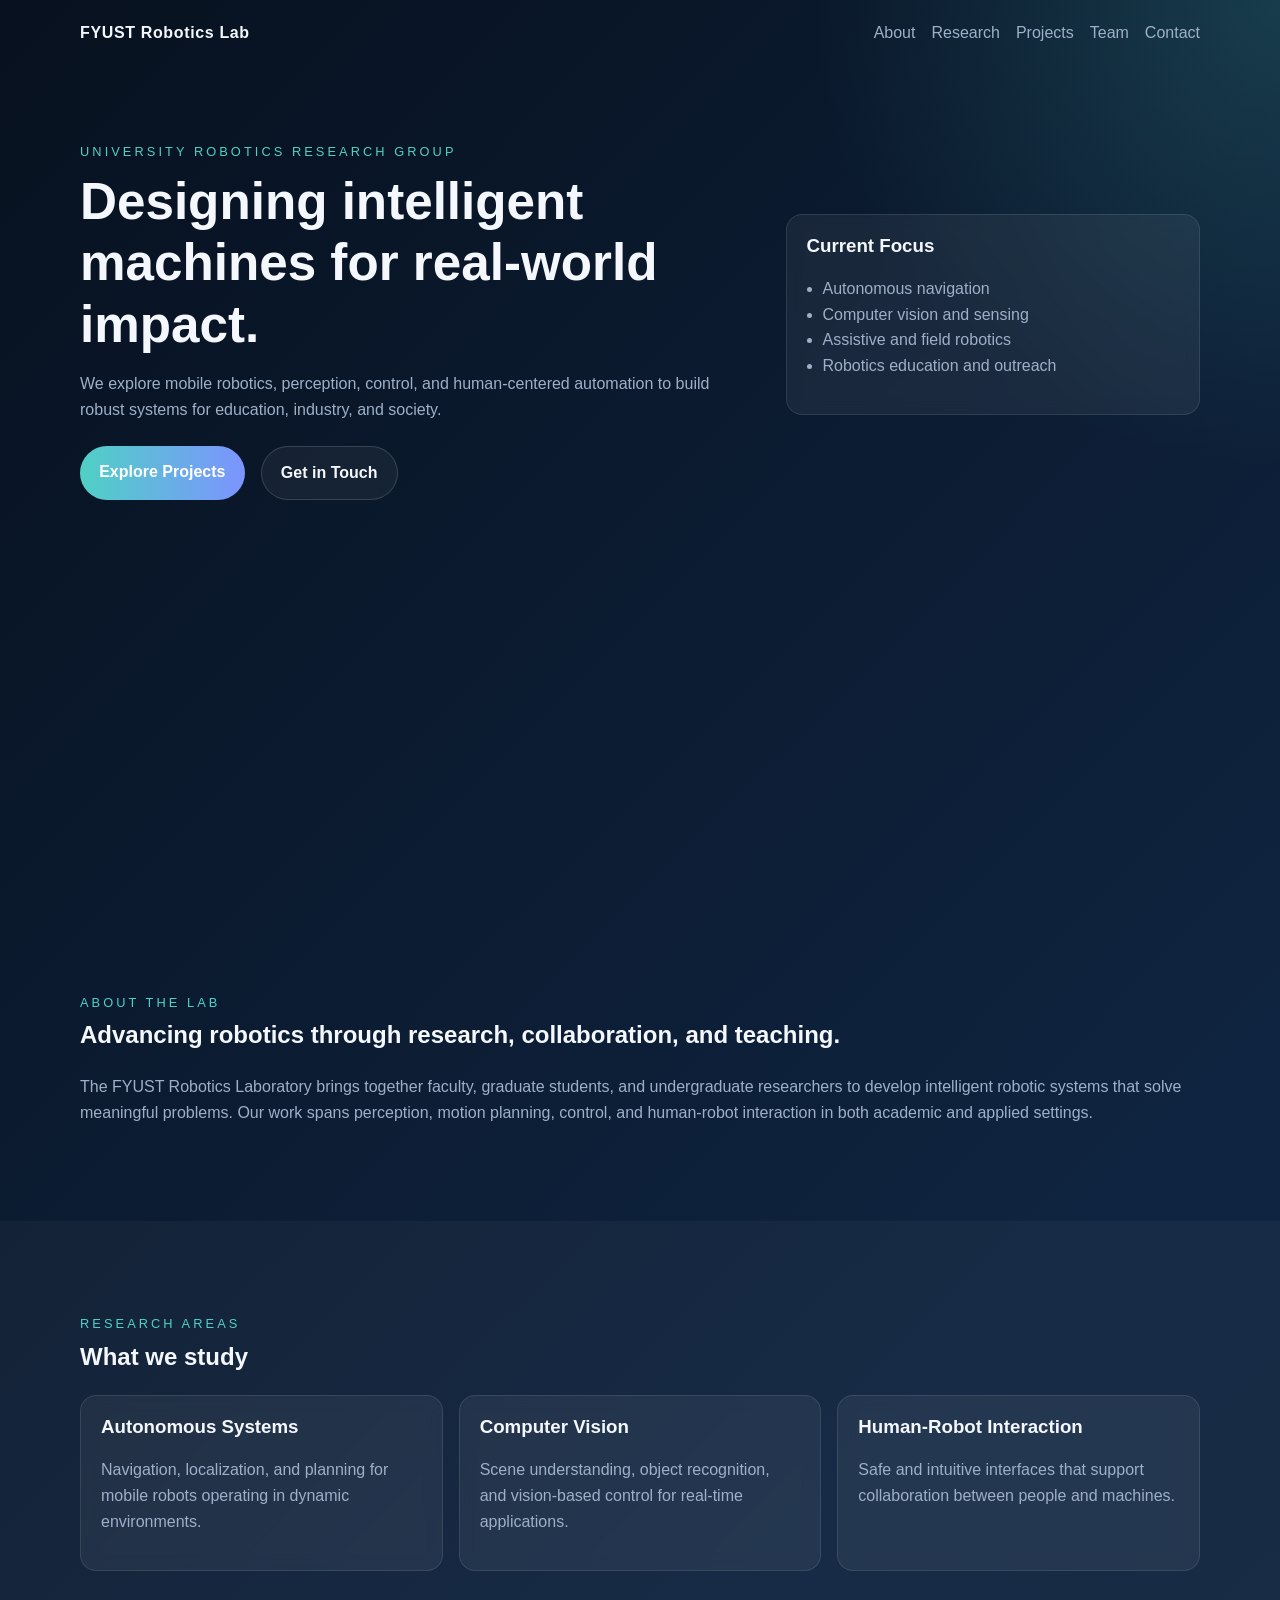
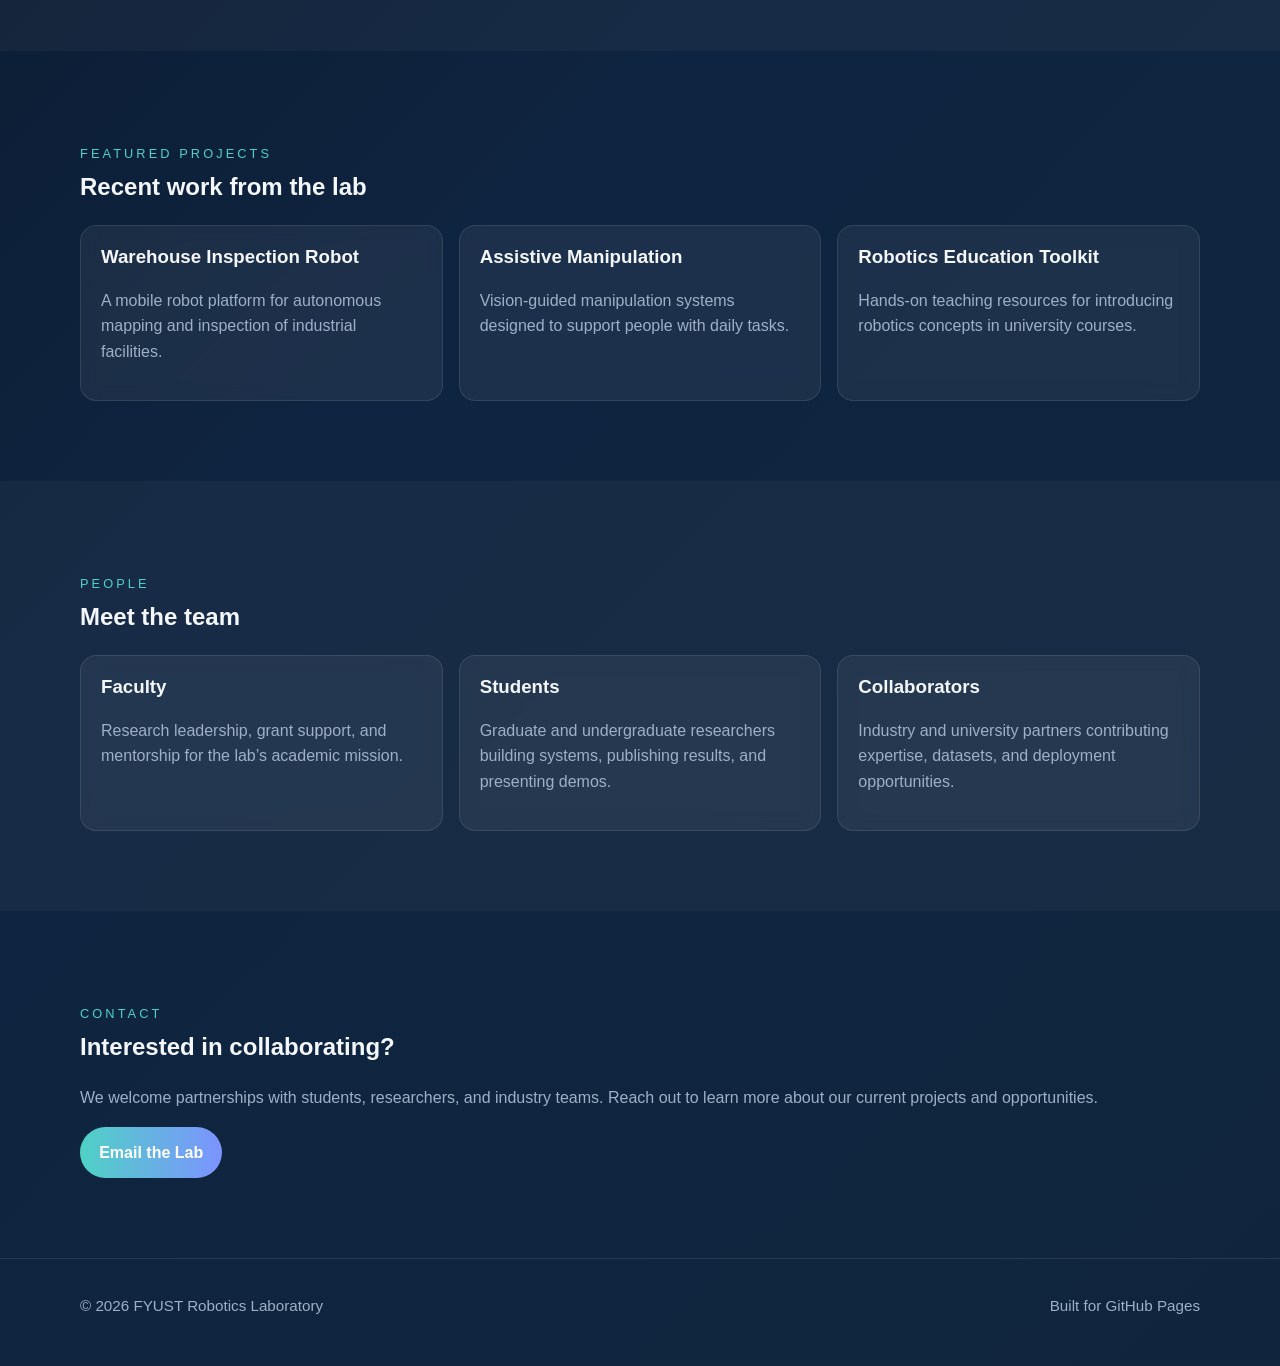
==== index.html @ 6ea38c4e "initial commit" ====
<!DOCTYPE html>
<html lang="en">
  <head>
    <meta charset="UTF-8" />
    <meta name="viewport" content="width=device-width, initial-scale=1.0" />
    <meta
      name="description"
      content="FYUST Robotics Laboratory website showcasing research, projects, and team activities."
    />
    <title>FYUST Robotics Laboratory</title>
    <link rel="stylesheet" href="styles.css" />
  </head>
  <body>
    <header class="hero">
      <nav class="nav container">
        <a href="#top" class="brand">FYUST Robotics Lab</a>
        <div class="nav-links">
          <a href="#about">About</a>
          <a href="#research">Research</a>
          <a href="#projects">Projects</a>
          <a href="#team">Team</a>
          <a href="#contact">Contact</a>
        </div>
      </nav>

      <div class="container hero-content" id="top">
        <div>
          <p class="eyebrow">University Robotics Research Group</p>
          <h1>Designing intelligent machines for real-world impact.</h1>
          <p class="hero-text">
            We explore mobile robotics, perception, control, and human-centered automation to build
            robust systems for education, industry, and society.
          </p>
          <div class="hero-actions">
            <a class="btn btn-primary" href="#projects">Explore Projects</a>
            <a class="btn btn-secondary" href="#contact">Get in Touch</a>
          </div>
        </div>
        <div class="hero-card">
          <h3>Current Focus</h3>
          <ul>
            <li>Autonomous navigation</li>
            <li>Computer vision and sensing</li>
            <li>Assistive and field robotics</li>
            <li>Robotics education and outreach</li>
          </ul>
        </div>
      </div>
    </header>

    <main>
      <section id="about" class="section container">
        <div class="section-heading">
          <p class="eyebrow">About the Lab</p>
          <h2>Advancing robotics through research, collaboration, and teaching.</h2>
        </div>
        <p class="section-text">
          The FYUST Robotics Laboratory brings together faculty, graduate students, and undergraduate
          researchers to develop intelligent robotic systems that solve meaningful problems. Our work
          spans perception, motion planning, control, and human-robot interaction in both academic
          and applied settings.
        </p>
      </section>

      <section id="research" class="section section-alt">
        <div class="container">
          <div class="section-heading">
            <p class="eyebrow">Research Areas</p>
            <h2>What we study</h2>
          </div>
          <div class="card-grid">
            <article class="card">
              <h3>Autonomous Systems</h3>
              <p>Navigation, localization, and planning for mobile robots operating in dynamic environments.</p>
            </article>
            <article class="card">
              <h3>Computer Vision</h3>
              <p>Scene understanding, object recognition, and vision-based control for real-time applications.</p>
            </article>
            <article class="card">
              <h3>Human-Robot Interaction</h3>
              <p>Safe and intuitive interfaces that support collaboration between people and machines.</p>
            </article>
          </div>
        </div>
      </section>

      <section id="projects" class="section container">
        <div class="section-heading">
          <p class="eyebrow">Featured Projects</p>
          <h2>Recent work from the lab</h2>
        </div>
        <div class="card-grid">
          <article class="card">
            <h3>Warehouse Inspection Robot</h3>
            <p>A mobile robot platform for autonomous mapping and inspection of industrial facilities.</p>
          </article>
          <article class="card">
            <h3>Assistive Manipulation</h3>
            <p>Vision-guided manipulation systems designed to support people with daily tasks.</p>
          </article>
          <article class="card">
            <h3>Robotics Education Toolkit</h3>
            <p>Hands-on teaching resources for introducing robotics concepts in university courses.</p>
          </article>
        </div>
      </section>

      <section id="team" class="section section-alt">
        <div class="container">
          <div class="section-heading">
            <p class="eyebrow">People</p>
            <h2>Meet the team</h2>
          </div>
          <div class="card-grid">
            <article class="card">
              <h3>Faculty</h3>
              <p>Research leadership, grant support, and mentorship for the lab’s academic mission.</p>
            </article>
            <article class="card">
              <h3>Students</h3>
              <p>Graduate and undergraduate researchers building systems, publishing results, and presenting demos.</p>
            </article>
            <article class="card">
              <h3>Collaborators</h3>
              <p>Industry and university partners contributing expertise, datasets, and deployment opportunities.</p>
            </article>
          </div>
        </div>
      </section>

      <section id="contact" class="section container">
        <div class="section-heading">
          <p class="eyebrow">Contact</p>
          <h2>Interested in collaborating?</h2>
        </div>
        <p class="section-text">
          We welcome partnerships with students, researchers, and industry teams. Reach out to learn more
          about our current projects and opportunities.
        </p>
        <a class="btn btn-primary" href="mailto:robotics@university.edu">Email the Lab</a>
      </section>
    </main>

    <footer class="footer">
      <div class="container footer-content">
        <p>© 2026 FYUST Robotics Laboratory</p>
        <p>Built for GitHub Pages</p>
      </div>
    </footer>

    <script src="script.js"></script>
  </body>
</html>
---- styles.css ----
:root {
  --bg: #07111f;
  --surface: #10253d;
  --surface-2: #18324f;
  --text: #f4f7fb;
  --muted: #9eb0c8;
  --accent: #4fd1c5;
  --accent-2: #7c93ff;
}

* {
  box-sizing: border-box;
}

html {
  scroll-behavior: smooth;
}

body {
  margin: 0;
  font-family: Arial, Helvetica, sans-serif;
  color: var(--text);
  background: linear-gradient(135deg, var(--bg), #0f2440 55%, #10253d);
  line-height: 1.6;
}

img {
  max-width: 100%;
}

.container {
  width: min(1120px, calc(100% - 2rem));
  margin: 0 auto;
}

.hero {
  min-height: 100vh;
  background: radial-gradient(circle at top right, rgba(79, 209, 197, 0.18), transparent 30%);
}

.nav {
  display: flex;
  justify-content: space-between;
  align-items: center;
  padding: 1.25rem 0;
}

.brand {
  color: var(--text);
  font-weight: 700;
  text-decoration: none;
  letter-spacing: 0.04em;
}

.nav-links {
  display: flex;
  gap: 1rem;
  flex-wrap: wrap;
}

.nav-links a {
  color: var(--muted);
  text-decoration: none;
}

.nav-links a:hover {
  color: var(--text);
}

.hero-content {
  padding: 4rem 0 5rem;
  display: grid;
  grid-template-columns: 1.3fr 0.8fr;
  gap: 2rem;
  align-items: center;
}

.eyebrow {
  text-transform: uppercase;
  letter-spacing: 0.24em;
  font-size: 0.8rem;
  color: var(--accent);
  margin-bottom: 0.5rem;
}

h1,
h2,
h3 {
  line-height: 1.2;
  margin-top: 0;
}

h1 {
  font-size: clamp(2.2rem, 4vw, 3.8rem);
  margin-bottom: 1rem;
}

.hero-text,
.section-text,
.card p {
  color: var(--muted);
}

.hero-actions {
  display: flex;
  gap: 1rem;
  flex-wrap: wrap;
  margin-top: 1.5rem;
}

.btn {
  display: inline-block;
  padding: 0.8rem 1.2rem;
  border-radius: 999px;
  text-decoration: none;
  font-weight: 700;
}

.btn-primary {
  background: linear-gradient(90deg, var(--accent), var(--accent-2));
  color: white;
}

.btn-secondary {
  border: 1px solid rgba(255, 255, 255, 0.15);
  color: var(--text);
  background: rgba(255, 255, 255, 0.05);
}

.hero-card,
.card {
  background: rgba(255, 255, 255, 0.06);
  border: 1px solid rgba(255, 255, 255, 0.1);
  border-radius: 1rem;
  padding: 1.25rem;
  backdrop-filter: blur(8px);
}

.hero-card ul {
  padding-left: 1rem;
  color: var(--muted);
}

.section {
  padding: 5rem 0;
}

.section-alt {
  background: rgba(255, 255, 255, 0.03);
}

.section-heading {
  margin-bottom: 1.5rem;
}

.card-grid {
  display: grid;
  grid-template-columns: repeat(3, minmax(0, 1fr));
  gap: 1rem;
}

.footer {
  border-top: 1px solid rgba(255, 255, 255, 0.1);
  padding: 1.25rem 0 2rem;
}

.footer-content {
  display: flex;
  justify-content: space-between;
  gap: 1rem;
  color: var(--muted);
  font-size: 0.95rem;
}

@media (max-width: 800px) {
  .hero-content,
  .card-grid {
    grid-template-columns: 1fr;
  }

  .nav {
    flex-direction: column;
    align-items: flex-start;
    gap: 0.75rem;
  }
}
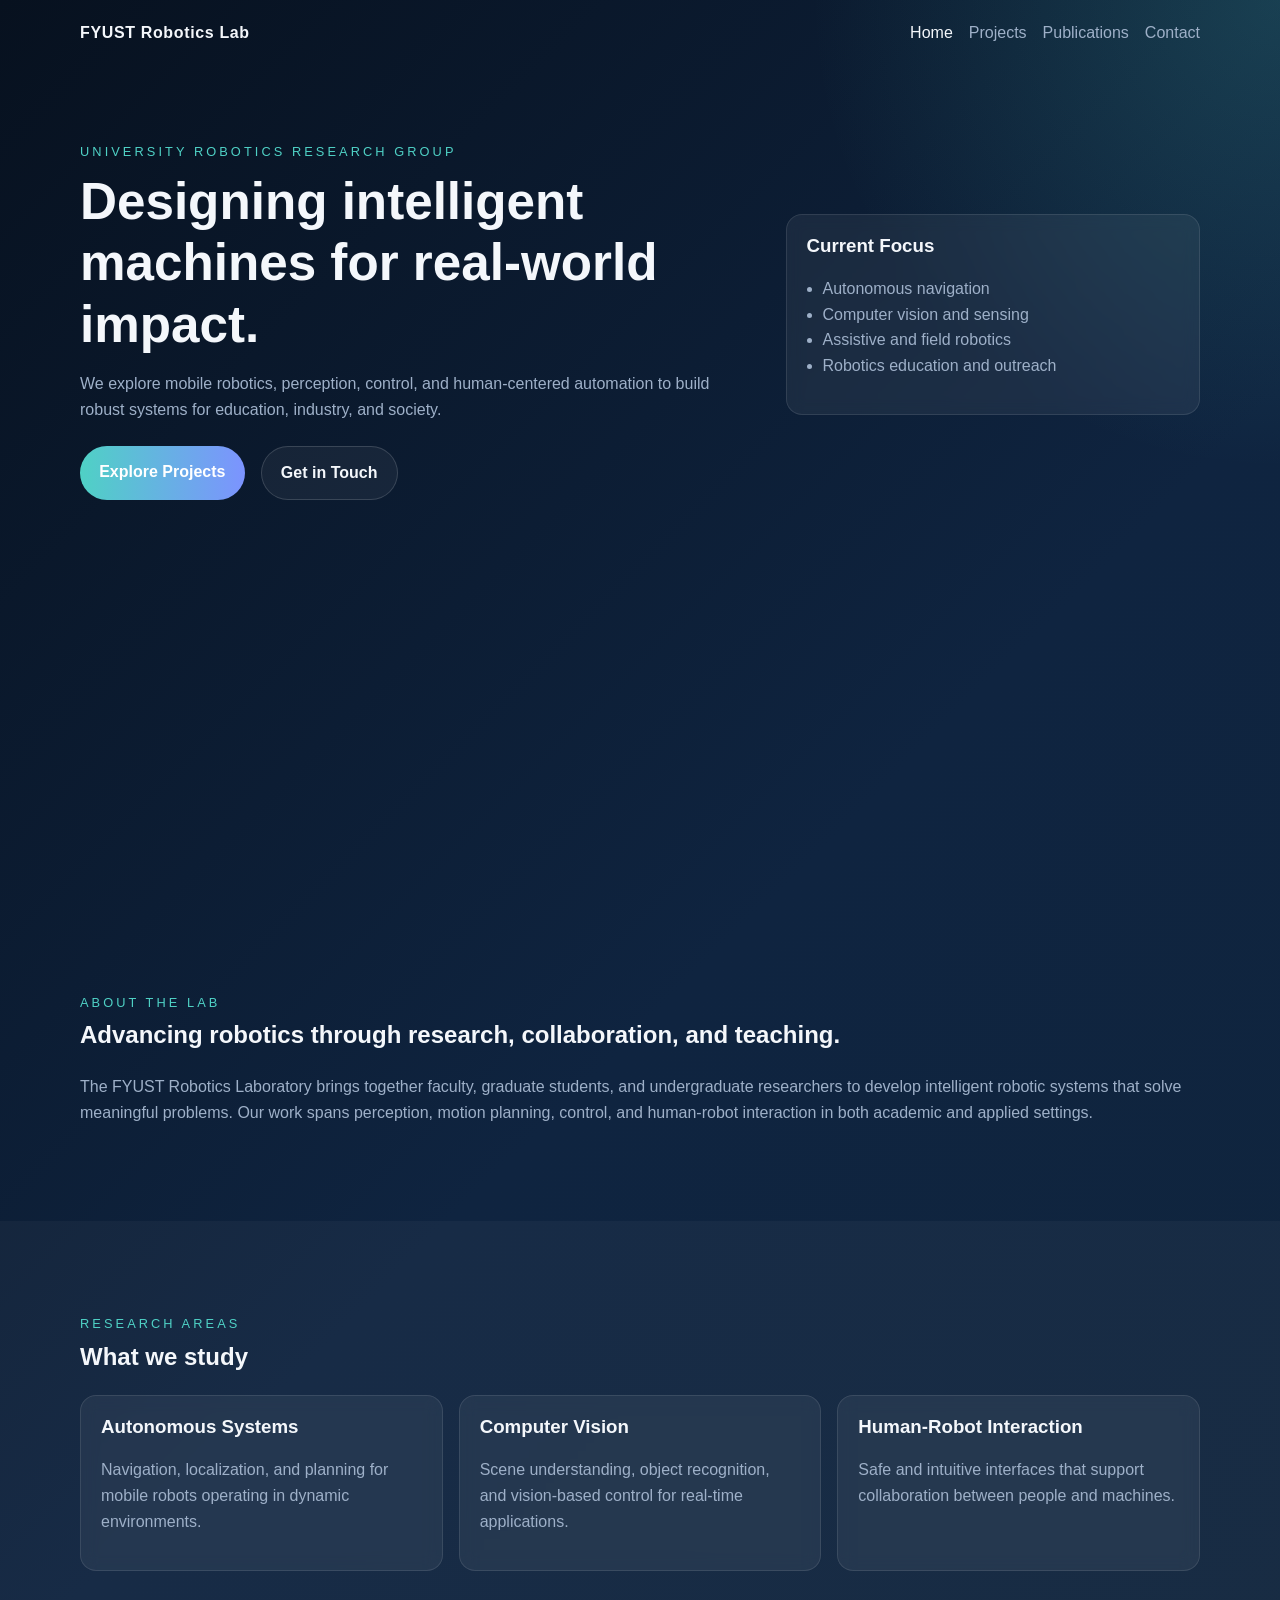
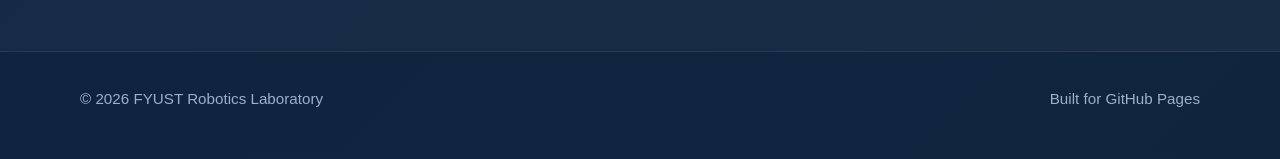
==== commit 9c1b8c20: "2nd commit vscode" ====
--- a/index.html
+++ b/index.html
@@ -7,19 +7,18 @@
       name="description"
       content="FYUST Robotics Laboratory website showcasing research, projects, and team activities."
     />
-    <title>FYUST Robotics Laboratory</title>
+    <title>Home | FYUST Robotics Lab</title>
     <link rel="stylesheet" href="styles.css" />
   </head>
   <body>
     <header class="hero">
       <nav class="nav container">
-        <a href="#top" class="brand">FYUST Robotics Lab</a>
+        <a href="index.html" class="brand">FYUST Robotics Lab</a>
         <div class="nav-links">
-          <a href="#about">About</a>
-          <a href="#research">Research</a>
-          <a href="#projects">Projects</a>
-          <a href="#team">Team</a>
-          <a href="#contact">Contact</a>
+          <a href="index.html" class="active">Home</a>
+          <a href="projects.html">Projects</a>
+          <a href="publications.html">Publications</a>
+          <a href="contact.html">Contact</a>
         </div>
       </nav>
 
@@ -32,8 +31,8 @@
             robust systems for education, industry, and society.
           </p>
           <div class="hero-actions">
-            <a class="btn btn-primary" href="#projects">Explore Projects</a>
-            <a class="btn btn-secondary" href="#contact">Get in Touch</a>
+            <a class="btn btn-primary" href="projects.html">Explore Projects</a>
+            <a class="btn btn-secondary" href="contact.html">Get in Touch</a>
           </div>
         </div>
         <div class="hero-card">
@@ -49,7 +48,7 @@
     </header>
 
     <main>
-      <section id="about" class="section container">
+      <section class="section container">
         <div class="section-heading">
           <p class="eyebrow">About the Lab</p>
           <h2>Advancing robotics through research, collaboration, and teaching.</h2>
@@ -62,7 +61,7 @@
         </p>
       </section>
 
-      <section id="research" class="section section-alt">
+      <section class="section section-alt">
         <div class="container">
           <div class="section-heading">
             <p class="eyebrow">Research Areas</p>
@@ -84,62 +83,6 @@
           </div>
         </div>
       </section>
-
-      <section id="projects" class="section container">
-        <div class="section-heading">
-          <p class="eyebrow">Featured Projects</p>
-          <h2>Recent work from the lab</h2>
-        </div>
-        <div class="card-grid">
-          <article class="card">
-            <h3>Warehouse Inspection Robot</h3>
-            <p>A mobile robot platform for autonomous mapping and inspection of industrial facilities.</p>
-          </article>
-          <article class="card">
-            <h3>Assistive Manipulation</h3>
-            <p>Vision-guided manipulation systems designed to support people with daily tasks.</p>
-          </article>
-          <article class="card">
-            <h3>Robotics Education Toolkit</h3>
-            <p>Hands-on teaching resources for introducing robotics concepts in university courses.</p>
-          </article>
-        </div>
-      </section>
-
-      <section id="team" class="section section-alt">
-        <div class="container">
-          <div class="section-heading">
-            <p class="eyebrow">People</p>
-            <h2>Meet the team</h2>
-          </div>
-          <div class="card-grid">
-            <article class="card">
-              <h3>Faculty</h3>
-              <p>Research leadership, grant support, and mentorship for the lab’s academic mission.</p>
-            </article>
-            <article class="card">
-              <h3>Students</h3>
-              <p>Graduate and undergraduate researchers building systems, publishing results, and presenting demos.</p>
-            </article>
-            <article class="card">
-              <h3>Collaborators</h3>
-              <p>Industry and university partners contributing expertise, datasets, and deployment opportunities.</p>
-            </article>
-          </div>
-        </div>
-      </section>
-
-      <section id="contact" class="section container">
-        <div class="section-heading">
-          <p class="eyebrow">Contact</p>
-          <h2>Interested in collaborating?</h2>
-        </div>
-        <p class="section-text">
-          We welcome partnerships with students, researchers, and industry teams. Reach out to learn more
-          about our current projects and opportunities.
-        </p>
-        <a class="btn btn-primary" href="mailto:robotics@university.edu">Email the Lab</a>
-      </section>
     </main>
 
     <footer class="footer">
--- a/styles.css
+++ b/styles.css
@@ -63,7 +63,8 @@
   text-decoration: none;
 }
 
-.nav-links a:hover {
+.nav-links a:hover,
+.nav-links a.active {
   color: var(--text);
 }
 
@@ -141,12 +142,21 @@
   color: var(--muted);
 }
 
-.section {
+.section,
+.page-content {
   padding: 5rem 0;
 }
 
 .section-alt {
   background: rgba(255, 255, 255, 0.03);
+}
+
+.page-intro {
+  margin-bottom: 2rem;
+}
+
+.contact-card {
+  max-width: 600px;
 }
 
 .section-heading {
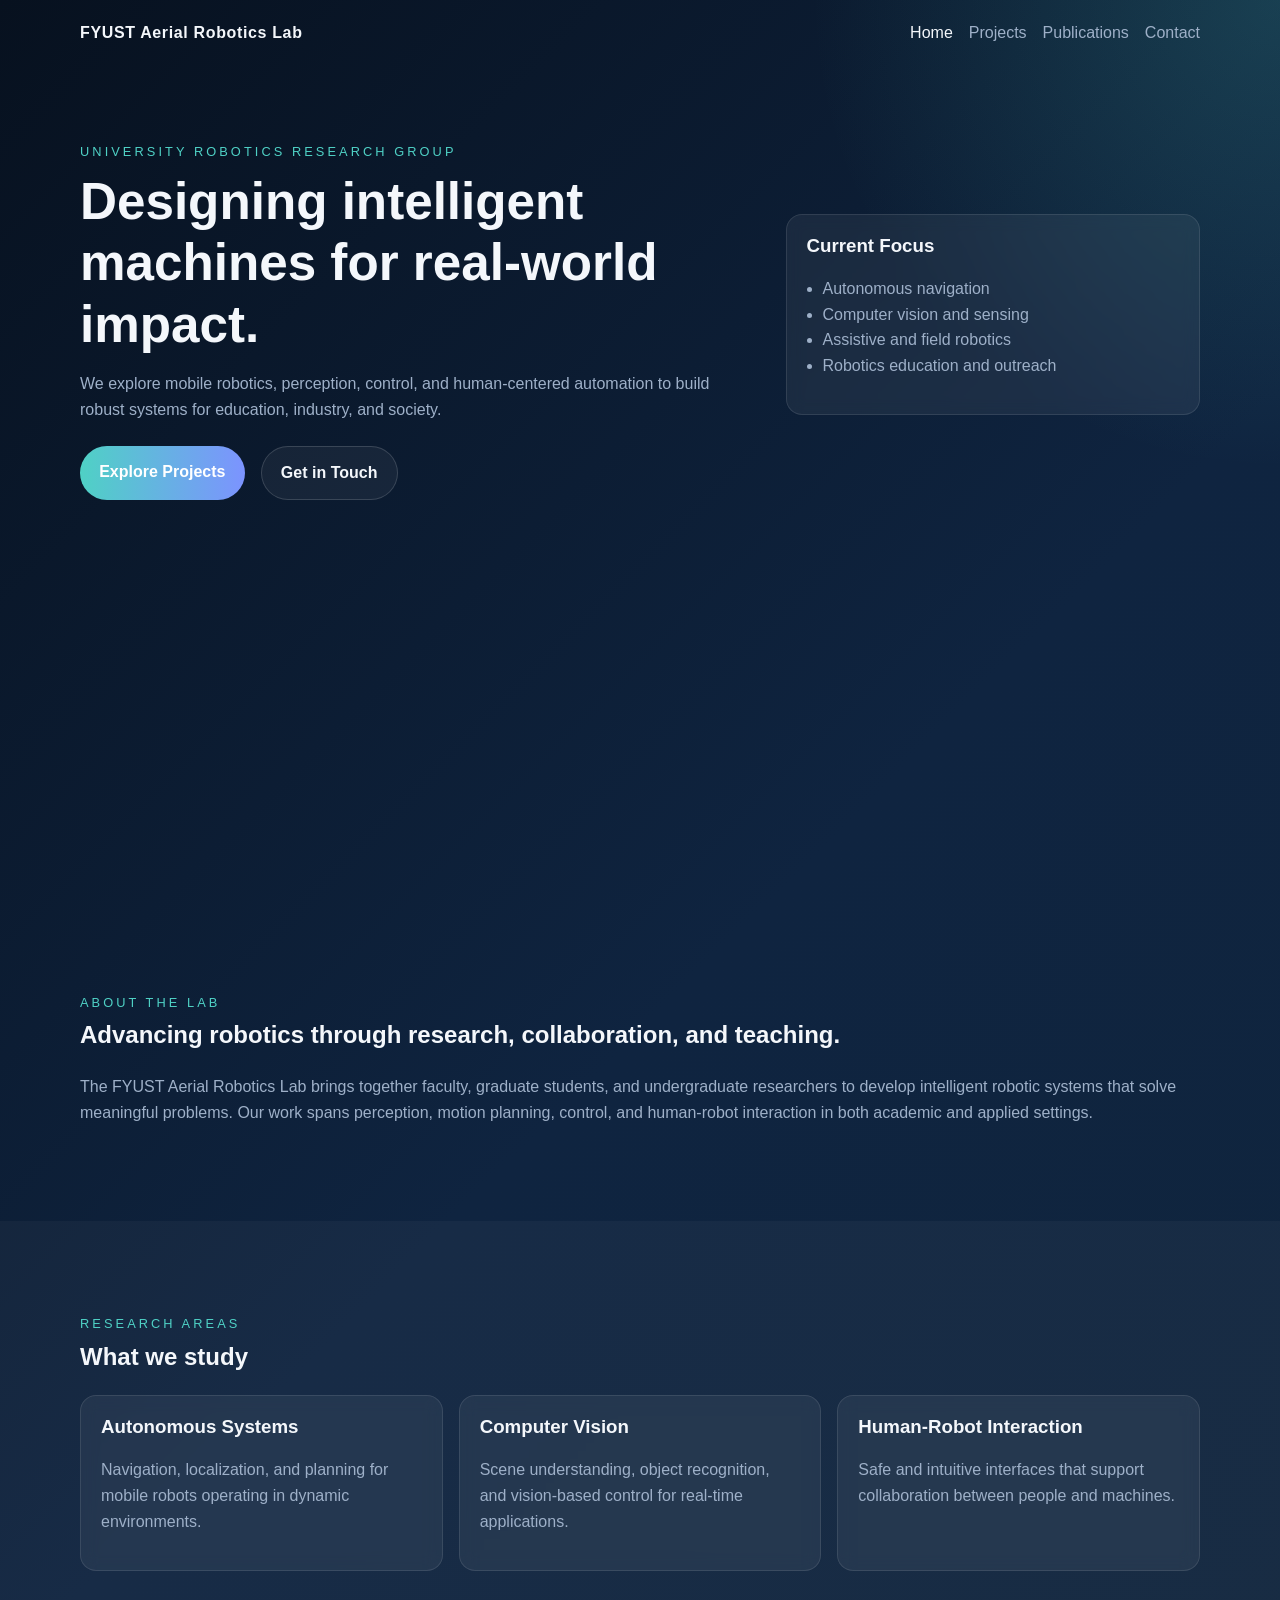
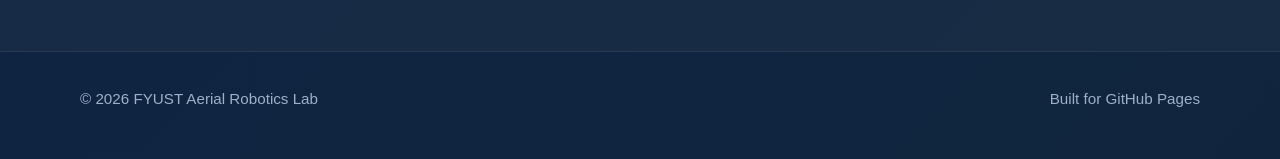
==== commit 685146c9: "change name" ====
--- a/index.html
+++ b/index.html
@@ -5,15 +5,15 @@
     <meta name="viewport" content="width=device-width, initial-scale=1.0" />
     <meta
       name="description"
-      content="FYUST Robotics Laboratory website showcasing research, projects, and team activities."
+      content="FYUST Aerial Robotics Lab website showcasing research, projects, and team activities."
     />
-    <title>Home | FYUST Robotics Lab</title>
+    <title>Home | FYUST Aerial Robotics Lab</title>
     <link rel="stylesheet" href="styles.css" />
   </head>
   <body>
     <header class="hero">
       <nav class="nav container">
-        <a href="index.html" class="brand">FYUST Robotics Lab</a>
+        <a href="index.html" class="brand">FYUST Aerial Robotics Lab</a>
         <div class="nav-links">
           <a href="index.html" class="active">Home</a>
           <a href="projects.html">Projects</a>
@@ -54,7 +54,7 @@
           <h2>Advancing robotics through research, collaboration, and teaching.</h2>
         </div>
         <p class="section-text">
-          The FYUST Robotics Laboratory brings together faculty, graduate students, and undergraduate
+          The FYUST Aerial Robotics Lab brings together faculty, graduate students, and undergraduate
           researchers to develop intelligent robotic systems that solve meaningful problems. Our work
           spans perception, motion planning, control, and human-robot interaction in both academic
           and applied settings.
@@ -87,7 +87,7 @@
 
     <footer class="footer">
       <div class="container footer-content">
-        <p>© 2026 FYUST Robotics Laboratory</p>
+        <p>© 2026 FYUST Aerial Robotics Lab</p>
         <p>Built for GitHub Pages</p>
       </div>
     </footer>
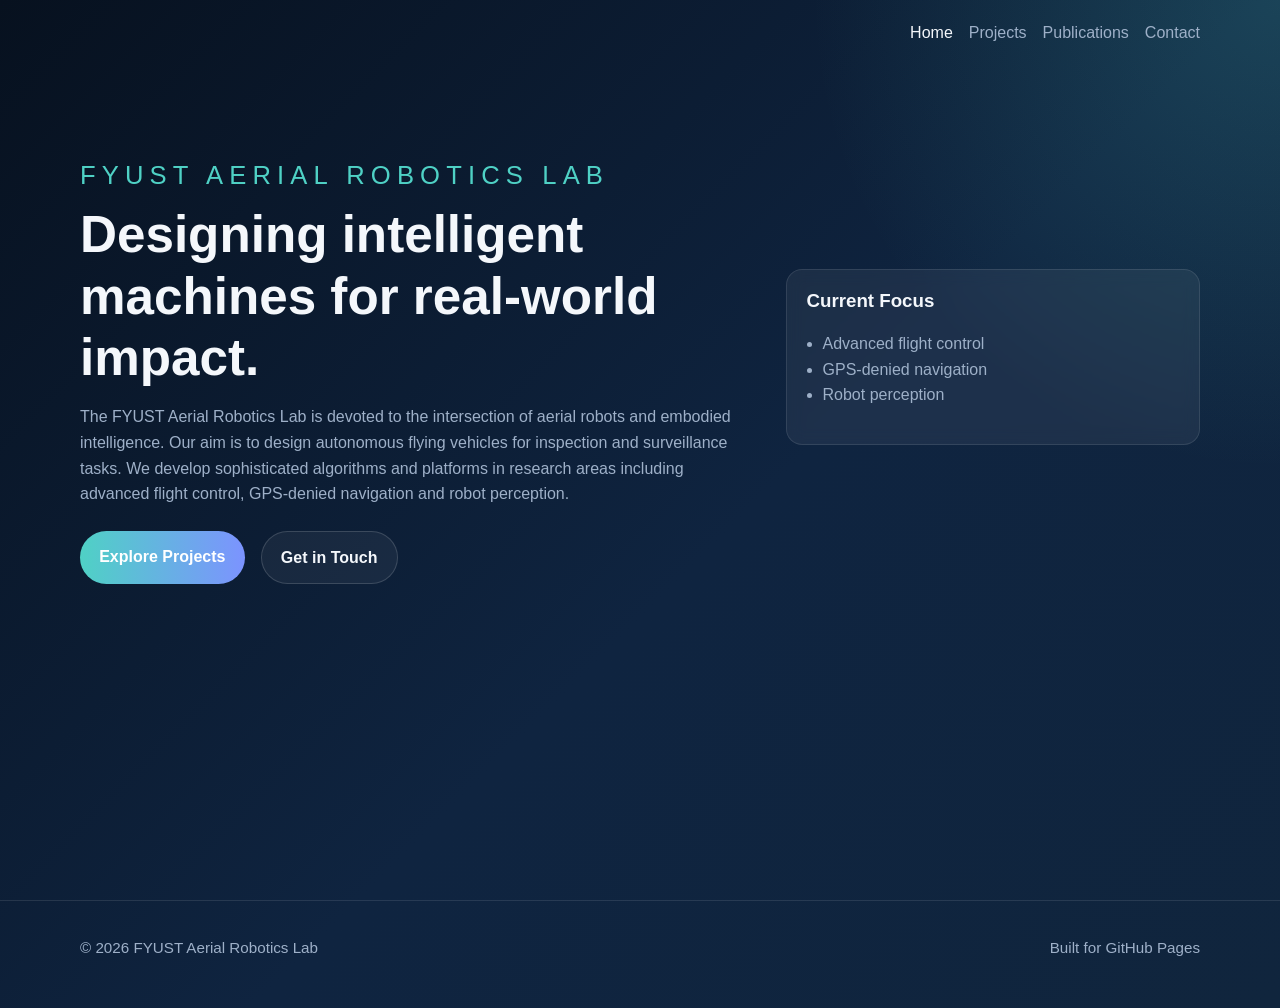
==== commit 3b98301d: "minor update" ====
--- a/index.html
+++ b/index.html
@@ -13,7 +13,7 @@
   <body>
     <header class="hero">
       <nav class="nav container">
-        <a href="index.html" class="brand">FYUST Aerial Robotics Lab</a>
+        <a href="index.html" class="brand"></a>
         <div class="nav-links">
           <a href="index.html" class="active">Home</a>
           <a href="projects.html">Projects</a>
@@ -24,11 +24,12 @@
 
       <div class="container hero-content" id="top">
         <div>
-          <p class="eyebrow">University Robotics Research Group</p>
+          <p class="eyebrow-large">FYUST Aerial Robotics Lab</p>
           <h1>Designing intelligent machines for real-world impact.</h1>
           <p class="hero-text">
-            We explore mobile robotics, perception, control, and human-centered automation to build
-            robust systems for education, industry, and society.
+          The FYUST Aerial Robotics Lab is devoted to the intersection of aerial robots and embodied intelligence. Our aim 
+          is to design autonomous flying vehicles for inspection and surveillance tasks. We develop sophisticated algorithms 
+          and platforms in research areas including advanced flight control, GPS-denied navigation and robot perception.
           </p>
           <div class="hero-actions">
             <a class="btn btn-primary" href="projects.html">Explore Projects</a>
@@ -38,26 +39,24 @@
         <div class="hero-card">
           <h3>Current Focus</h3>
           <ul>
-            <li>Autonomous navigation</li>
-            <li>Computer vision and sensing</li>
-            <li>Assistive and field robotics</li>
-            <li>Robotics education and outreach</li>
+            <li>Advanced flight control</li>
+            <li>GPS-denied navigation</li>
+            <li>Robot perception</li>
           </ul>
         </div>
       </div>
     </header>
 
+    <!--
     <main>
       <section class="section container">
         <div class="section-heading">
           <p class="eyebrow">About the Lab</p>
-          <h2>Advancing robotics through research, collaboration, and teaching.</h2>
         </div>
         <p class="section-text">
-          The FYUST Aerial Robotics Lab brings together faculty, graduate students, and undergraduate
-          researchers to develop intelligent robotic systems that solve meaningful problems. Our work
-          spans perception, motion planning, control, and human-robot interaction in both academic
-          and applied settings.
+          The FYUST Aerial Robotics Lab is devoted to the intersection of aerial robots and embodied intelligence. Our aim 
+          is to design autonomous flying vehicles for inspection and surveillance tasks. We develop sophisticated algorithms 
+          and platforms in research areas including advanced flight control, GPS-denied navigation and perception.
         </p>
       </section>
 
@@ -84,6 +83,8 @@
         </div>
       </section>
     </main>
+    -->
+
 
     <footer class="footer">
       <div class="container footer-content">
--- a/styles.css
+++ b/styles.css
@@ -48,6 +48,7 @@
 .brand {
   color: var(--text);
   font-weight: 700;
+  font-size: 1.3rem;
   text-decoration: none;
   letter-spacing: 0.04em;
 }
@@ -79,7 +80,15 @@
 .eyebrow {
   text-transform: uppercase;
   letter-spacing: 0.24em;
-  font-size: 0.8rem;
+  font-size: 1.2rem;
+  color: var(--accent);
+  margin-bottom: 0.5rem;
+}
+
+.eyebrow-large {
+  text-transform: uppercase;
+  letter-spacing: 0.24em;
+  font-size: 1.6rem;
   color: var(--accent);
   margin-bottom: 0.5rem;
 }
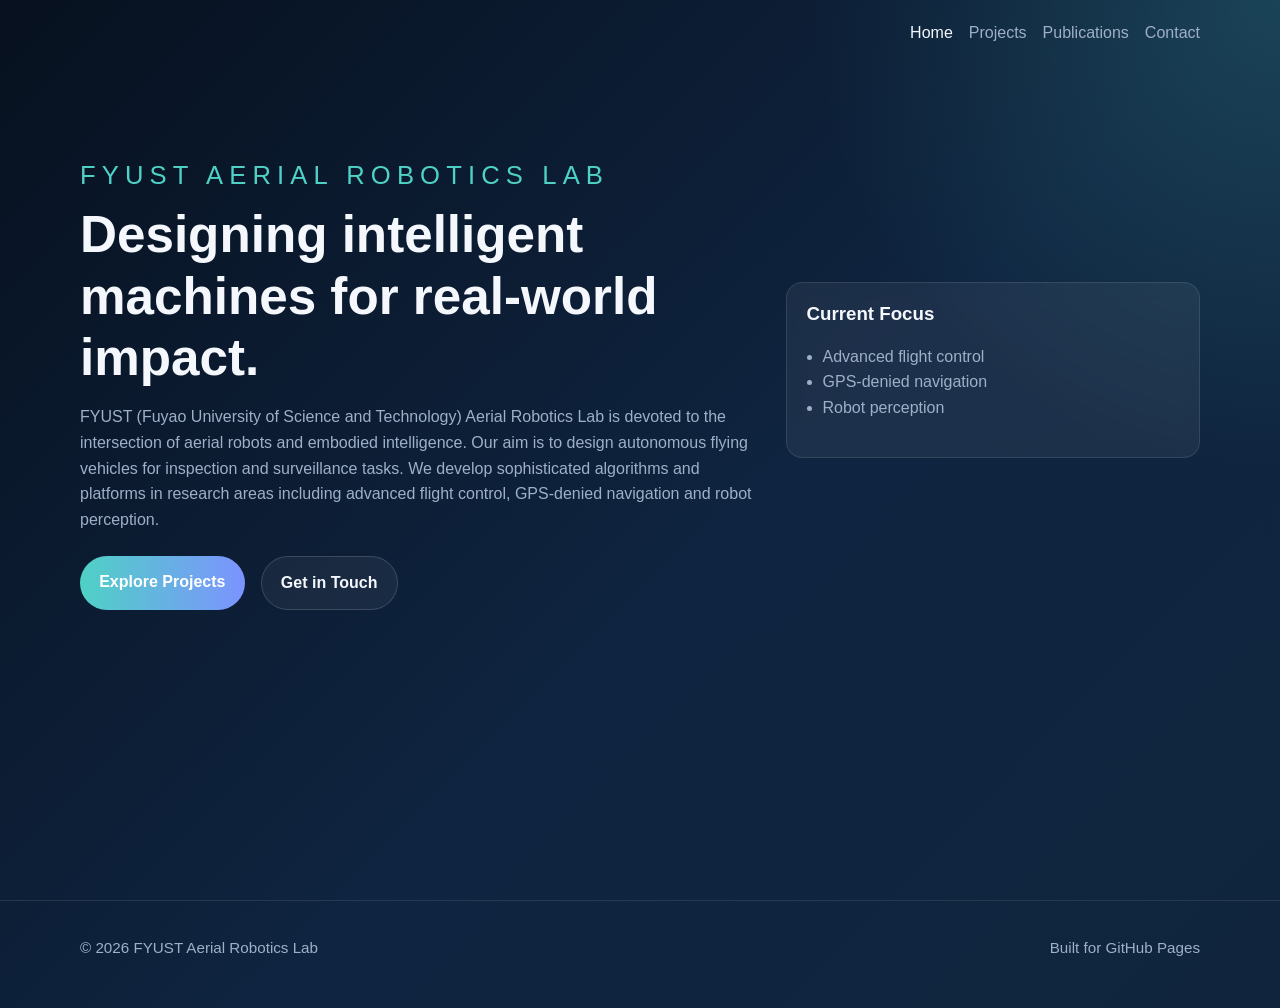
==== commit fadb1bfe: "add previous publication section" ====
--- a/index.html
+++ b/index.html
@@ -27,7 +27,7 @@
           <p class="eyebrow-large">FYUST Aerial Robotics Lab</p>
           <h1>Designing intelligent machines for real-world impact.</h1>
           <p class="hero-text">
-          The FYUST Aerial Robotics Lab is devoted to the intersection of aerial robots and embodied intelligence. Our aim 
+          FYUST (Fuyao University of Science and Technology) Aerial Robotics Lab is devoted to the intersection of aerial robots and embodied intelligence. Our aim 
           is to design autonomous flying vehicles for inspection and surveillance tasks. We develop sophisticated algorithms 
           and platforms in research areas including advanced flight control, GPS-denied navigation and robot perception.
           </p>
--- a/styles.css
+++ b/styles.css
@@ -164,6 +164,48 @@
   margin-bottom: 2rem;
 }
 
+.publication-list-section {
+  margin-top: 1rem;
+}
+
+.publication-list {
+  display: grid;
+  gap: 1rem;
+}
+
+.publication-item {
+  background: rgba(255, 255, 255, 0.06);
+  border: 1px solid rgba(255, 255, 255, 0.1);
+  border-radius: 1rem;
+  padding: 1.25rem;
+}
+
+.publication-item h3 {
+  margin-bottom: 0.5rem;
+}
+
+.publication-item p {
+  margin: 0.25rem 0;
+  color: var(--muted);
+}
+
+.publication-links {
+  display: flex;
+  flex-wrap: wrap;
+  gap: 0.75rem;
+  margin-top: 0.75rem;
+}
+
+.publication-links a {
+  color: var(--accent);
+  text-decoration: none;
+  font-weight: 600;
+}
+
+.publication-links a:hover {
+  color: var(--text);
+}
+
 .contact-card {
   max-width: 600px;
 }
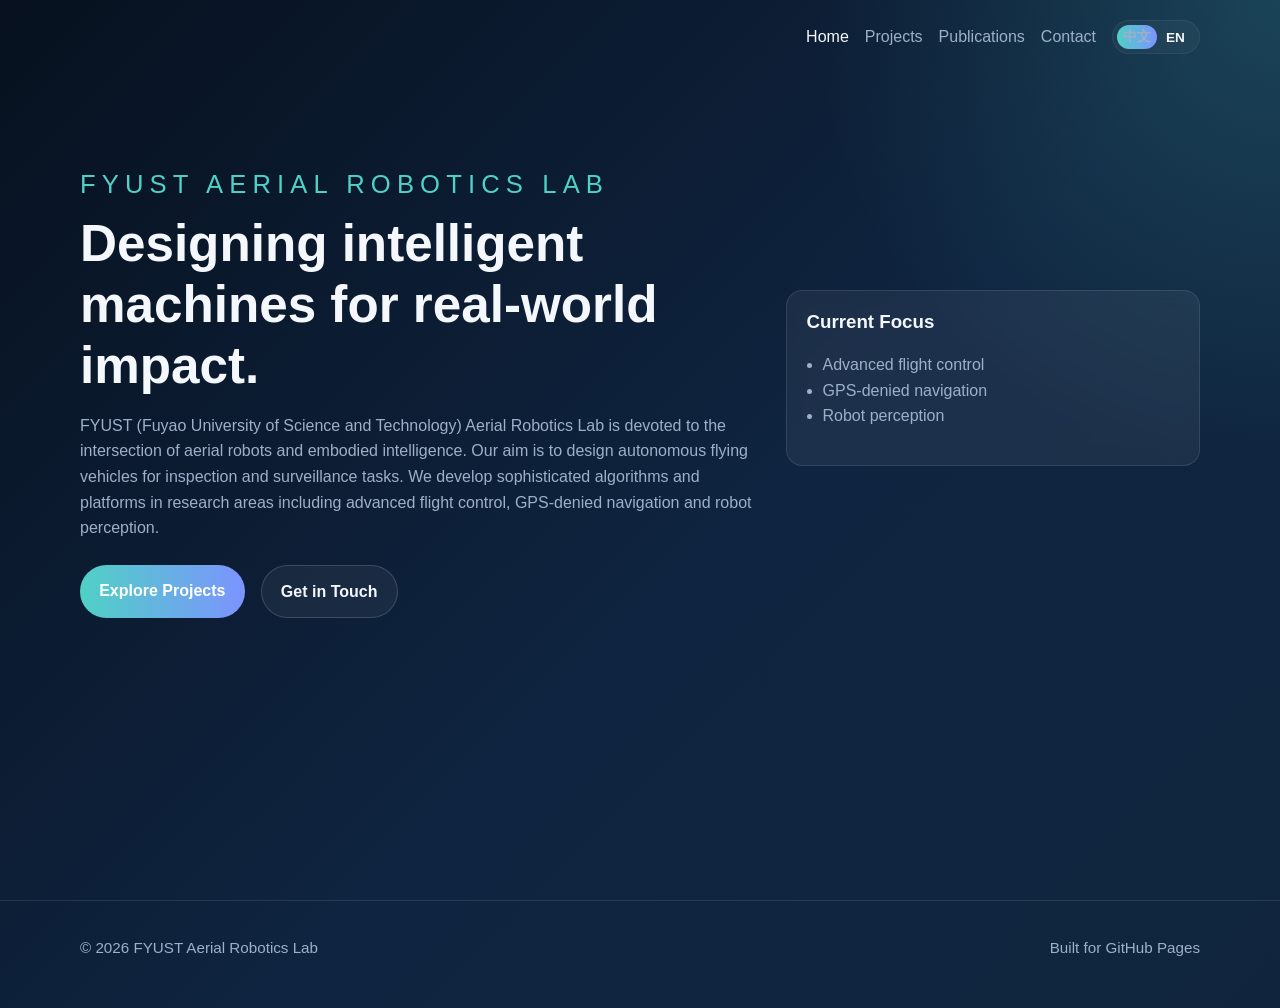
==== commit dd1ab601: "add en/ch switch button in the index page" ====
--- a/index.html
+++ b/index.html
@@ -19,6 +19,11 @@
           <a href="projects.html">Projects</a>
           <a href="publications.html">Publications</a>
           <a href="contact.html">Contact</a>
+          <button id="lang-switch" class="lang-toggle" aria-label="Switch language" aria-pressed="false">
+            <span class="lang-option lang-zh">中文</span>
+            <span class="lang-option lang-en">EN</span>
+            <span class="lang-knob" aria-hidden="true"></span>
+          </button>
         </div>
       </nav>
 
--- a/styles.css
+++ b/styles.css
@@ -45,6 +45,60 @@
   padding: 1.25rem 0;
 }
 
+/* Language toggle (slider shape) placed in the nav */
+.nav-links {
+  display: flex;
+  gap: 1rem;
+  flex-wrap: wrap;
+  align-items: center;
+}
+
+.lang-toggle {
+  position: relative;
+  display: inline-flex;
+  align-items: center;
+  width: 88px;
+  height: 34px;
+  padding: 4px;
+  border-radius: 999px;
+  background: rgba(255, 255, 255, 0.04);
+  border: 1px solid rgba(255, 255, 255, 0.06);
+  cursor: pointer;
+}
+
+.lang-toggle .lang-option {
+  flex: 1 1 50%;
+  text-align: center;
+  font-weight: 700;
+  font-size: 0.85rem;
+  z-index: 1;
+  color: var(--muted);
+  pointer-events: none;
+}
+
+.lang-toggle .lang-knob {
+  position: absolute;
+  top: 4px;
+  left: 4px;
+  width: 40px;
+  height: calc(100% - 8px);
+  background: linear-gradient(90deg, var(--accent), var(--accent-2));
+  border-radius: 999px;
+  transition: transform 180ms ease;
+}
+
+.lang-toggle.is-zh .lang-knob {
+  transform: translateX(44px);
+}
+
+.lang-toggle.is-zh .lang-option.lang-zh {
+  color: var(--text);
+}
+
+.lang-toggle:not(.is-zh) .lang-option.lang-en {
+  color: var(--text);
+}
+
 .brand {
   color: var(--text);
   font-weight: 700;
@@ -164,6 +218,40 @@
   margin-bottom: 2rem;
 }
 
+.intro-layout {
+  display: grid;
+  grid-template-columns: minmax(0, 1.6fr) minmax(0, 0.8fr);
+  gap: 2rem;
+  align-items: center;
+}
+
+.intro-copy {
+  min-width: 0;
+}
+
+.intro-product-figure {
+  margin: 0;
+  display: flex;
+  justify-content: center;
+  align-items: center;
+  overflow: hidden;
+  border-radius: 1rem;
+  background: linear-gradient(135deg, rgba(79, 209, 197, 0.18), rgba(124, 147, 255, 0.22));
+  border: 1px solid rgba(255, 255, 255, 0.1);
+  width: 105%;
+  height: 245px;
+  transform: translateY(30px);
+}
+
+.intro-product-figure img {
+  display: block;
+  width: auto;
+  height: auto;
+  max-width: 100%;
+  max-height: 100%;
+  object-fit: contain;
+}
+
 .publication-list-section {
   margin-top: 1rem;
 }
@@ -207,17 +295,102 @@
 }
 
 .contact-card {
-  max-width: 600px;
+  max-width: 800px;
+}
+
+.contact-layout {
+  display: grid;
+  grid-template-columns: 1.4fr 0.8fr;
+  gap: 1.5rem;
+  align-items: center;
+}
+
+.contact-info {
+  min-width: 0;
+}
+
+.logo-figure {
+  margin: 0;
+  padding: 1rem;
+  border-radius: 1rem;
+  background: rgba(255, 255, 255, 0.06);
+  border: 1px solid rgba(255, 255, 255, 0.1);
+  display: flex;
+  justify-content: center;
+  align-items: center;
+}
+
+.logo-figure img {
+  display: block;
+  max-width: 170px;
+  width: 100%;
+  height: auto;
 }
 
 .section-heading {
   margin-bottom: 1.5rem;
 }
 
-.card-grid {
+.projects-list {
   display: grid;
-  grid-template-columns: repeat(3, minmax(0, 1fr));
-  gap: 1rem;
+  gap: 1.5rem;
+}
+
+.project-item {
+  display: grid;
+  grid-template-columns: minmax(0, 1.05fr) minmax(0, 0.95fr);
+  gap: 1.5rem;
+  align-items: center;
+  background: rgba(255, 255, 255, 0.06);
+  border: 1px solid rgba(255, 255, 255, 0.1);
+  border-radius: 1.25rem;
+  padding: 1.5rem;
+  backdrop-filter: blur(8px);
+}
+
+.project-item.reverse {
+  grid-template-columns: minmax(0, 0.95fr) minmax(0, 1.05fr);
+}
+
+.project-item.reverse .project-media {
+  order: 2;
+}
+
+.project-item.reverse .project-content {
+  order: 1;
+}
+
+.project-media {
+  display: flex;
+  justify-content: center;
+  align-items: center;
+  border-radius: 1rem;
+  overflow: hidden;
+  background: linear-gradient(135deg, rgba(79, 209, 197, 0.18), rgba(124, 147, 255, 0.22));
+  min-height: 260px;
+}
+
+.project-media img {
+  display: block;
+  width: 100%;
+  height: 100%;
+  object-fit: cover;
+}
+
+.project-content {
+  display: flex;
+  flex-direction: column;
+  gap: 0.75rem;
+}
+
+.project-content p {
+  margin: 0;
+  color: var(--muted);
+}
+
+.project-link {
+  align-self: flex-start;
+  margin-top: 0.25rem;
 }
 
 .footer {
@@ -233,9 +406,131 @@
   font-size: 0.95rem;
 }
 
+/* project page styles */
+.project-content-section-title {
+    font-size: 40px;
+    margin-bottom: 20px;
+}
+
+.project-content-section-description {
+    max-width: 900px;
+    font-size: 17px;
+    margin-bottom: 45px;
+}
+
+/* demonstration (video) section styles */
+.demo-videos-grid {
+    display: grid;
+    grid-template-columns: repeat(3, 1fr);
+    gap: 1.5rem;
+    margin-top: 2.5rem;
+    margin-bottom: 2.5rem;
+}
+
+.demo-video-card {
+    margin: 0;
+    background: rgba(255, 255, 255, 0.06);
+    border: 1px solid rgba(255, 255, 255, 0.1);
+    border-radius: 1rem;
+    overflow: hidden;
+    backdrop-filter: blur(8px);
+}
+
+.demo-video-card video {
+    display: block;
+    width: 100%;
+    aspect-ratio: 16 / 9;
+    object-fit: cover;
+    background: #000;
+    cursor: pointer;
+}
+
+.demo-video-caption {
+    padding: 0.75rem 1rem;
+    color: var(--muted);
+    font-size: 0.95rem;
+    text-align: center;
+}
+
+
+/* =========================
+    METRICS
+    ========================= */
+
+.metrics {
+    display: grid;
+    grid-template-columns: repeat(3, 1fr);
+    gap: 30px;
+    margin-top: 15px;
+    text-align: center;
+}
+
+.metric {
+    padding: 30px 10px;
+}
+
+.metric-value {
+    font-size: 42px;
+    font-weight: bold;
+}
+
+.metric-label {
+    color: #666;
+    margin-top: 5px;
+    width: 90%;
+}
+
+/* =========================
+    FEATURES
+    ========================= */
+
+.features {
+    display: grid;
+    grid-template-columns: repeat(3, 1fr);
+    gap: 30px;
+    margin-top: 45px;
+    margin-bottom: 45px;
+}
+
+.feature {
+    padding: 30px;
+    border: 1px solid #ddd;
+    border-radius: 8px;
+}
+
+.feature h3 {
+    margin-top: 0;
+    font-size: 20px;
+}
+
+.feature p {
+    color: #666;
+}
+
+/* =========================
+    PUBLICATIONS
+    ========================= */
+
+.publication {
+    padding: 20px 0;
+    border-bottom: 1px solid #ddd;
+}
+
+.publication-title {
+    font-weight: bold;
+}
+
+.publication-meta {
+    color: #666;
+    font-size: 14px;
+}
+
+
+
 @media (max-width: 800px) {
   .hero-content,
-  .card-grid {
+  .card-grid,
+  .intro-layout {
     grid-template-columns: 1fr;
   }
 
@@ -244,4 +539,56 @@
     align-items: flex-start;
     gap: 0.75rem;
   }
-}
+
+  .intro-product-figure {
+    height: 220px;
+    width: min(100%, 460px);
+    margin: 0 auto;
+  }
+
+  .project-item,
+  .project-item.reverse {
+    grid-template-columns: 1fr;
+    padding: 1rem;
+  }
+
+  .demo-videos-grid {
+    grid-template-columns: 1fr;
+  }
+
+  .project-item.reverse .project-media,
+  .project-item.reverse .project-content {
+    order: initial;
+  }
+
+  .project-media {
+    min-height: 220px;
+    aspect-ratio: 16 / 9;
+    width: min(100%, 420px);
+    max-width: 100%;
+    margin: 0 auto;
+  }
+
+  .project-media img {
+    height: 100%;
+    object-fit: contain;
+    background: rgba(255, 255, 255, 0.04);
+  }
+
+  .project-content {
+    gap: 0.6rem;
+  }
+
+  .project-link {
+    align-self: stretch;
+    text-align: center;
+  }
+
+  .features {
+      grid-template-columns: 1fr;
+  }
+
+  .metrics {
+      grid-template-columns: repeat(1, 1fr);
+  }
+}
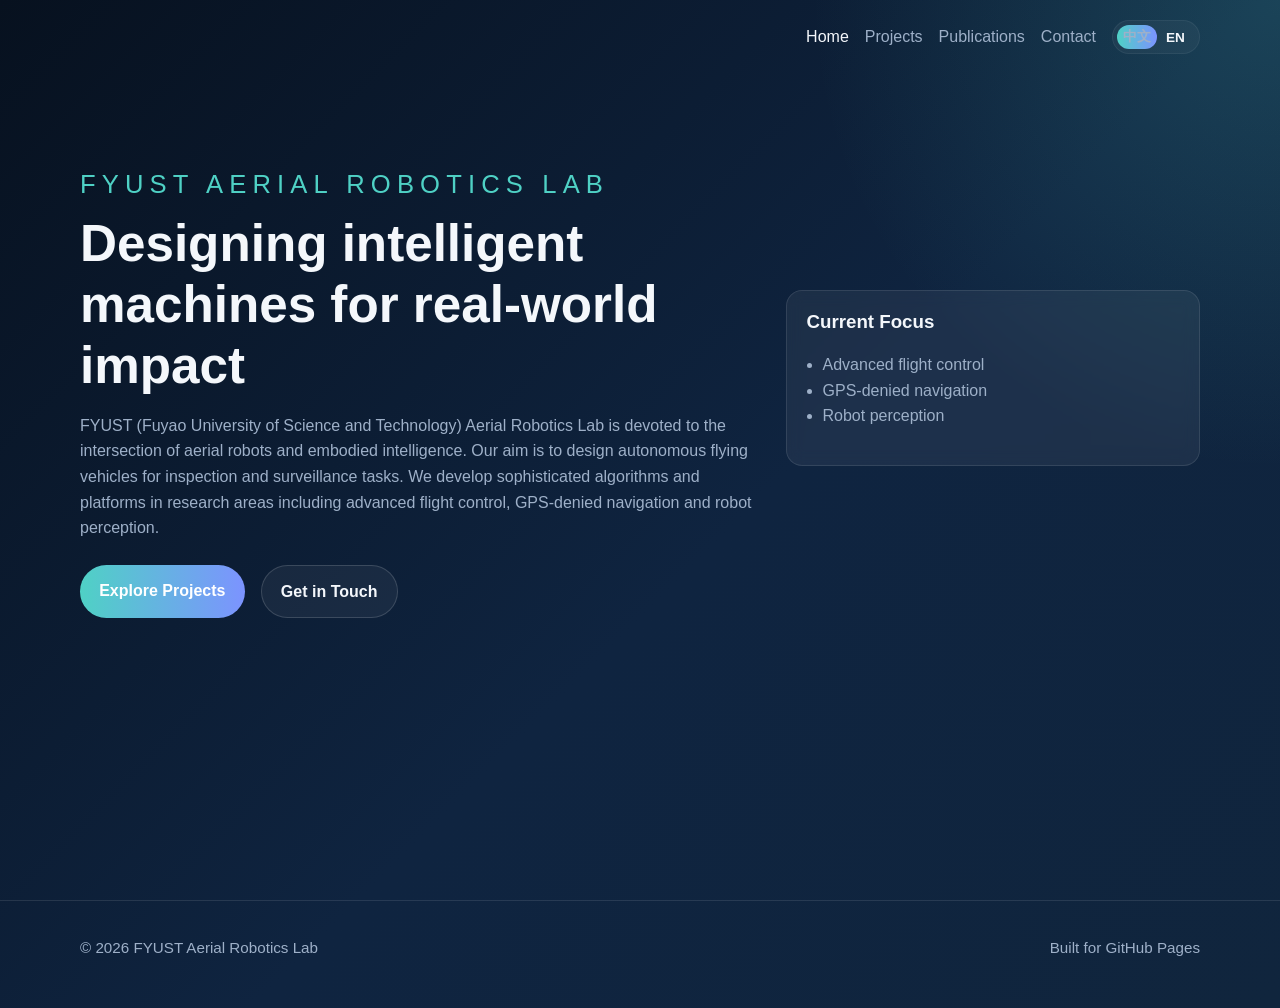
==== commit 86cf40aa: "continue updating" ====
--- a/index.html
+++ b/index.html
@@ -29,24 +29,24 @@
 
       <div class="container hero-content" id="top">
         <div>
-          <p class="eyebrow-large">FYUST Aerial Robotics Lab</p>
-          <h1>Designing intelligent machines for real-world impact.</h1>
-          <p class="hero-text">
+          <p class="eyebrow-large" data-i18n="eyebrow">FYUST Aerial Robotics Lab</p>
+          <h1 data-i18n="heroTitle">Designing intelligent machines for real-world impact.</h1>
+          <p class="hero-text" data-i18n="heroText">
           FYUST (Fuyao University of Science and Technology) Aerial Robotics Lab is devoted to the intersection of aerial robots and embodied intelligence. Our aim 
           is to design autonomous flying vehicles for inspection and surveillance tasks. We develop sophisticated algorithms 
           and platforms in research areas including advanced flight control, GPS-denied navigation and robot perception.
           </p>
           <div class="hero-actions">
-            <a class="btn btn-primary" href="projects.html">Explore Projects</a>
-            <a class="btn btn-secondary" href="contact.html">Get in Touch</a>
+            <a class="btn btn-primary" href="projects.html" data-i18n="btnExplore">Explore Projects</a>
+            <a class="btn btn-secondary" href="contact.html" data-i18n="btnContact">Get in Touch</a>
           </div>
         </div>
         <div class="hero-card">
-          <h3>Current Focus</h3>
+          <h3 data-i18n="heroCardTitle">Current Focus</h3>
           <ul>
-            <li>Advanced flight control</li>
-            <li>GPS-denied navigation</li>
-            <li>Robot perception</li>
+            <li data-i18n="focus1">Advanced flight control</li>
+            <li data-i18n="focus2">GPS-denied navigation</li>
+            <li data-i18n="focus3">Robot perception</li>
           </ul>
         </div>
       </div>
